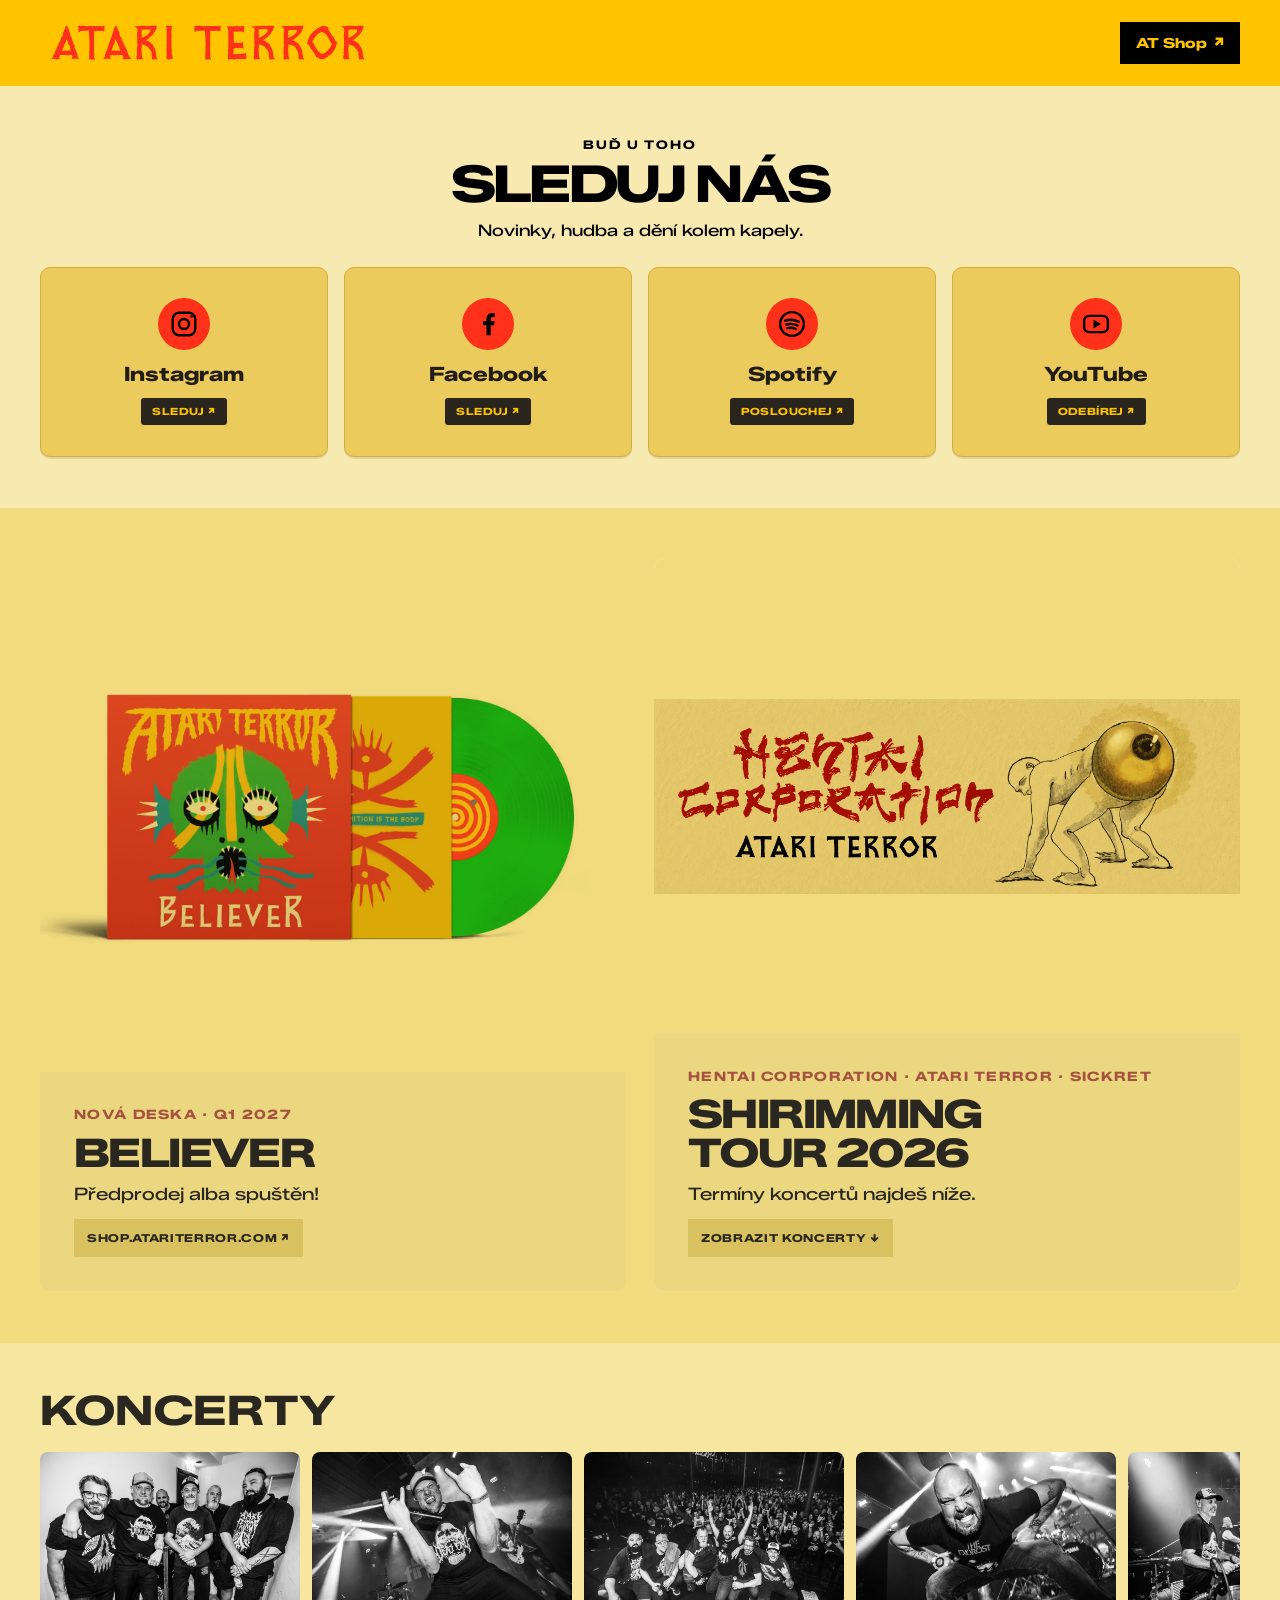
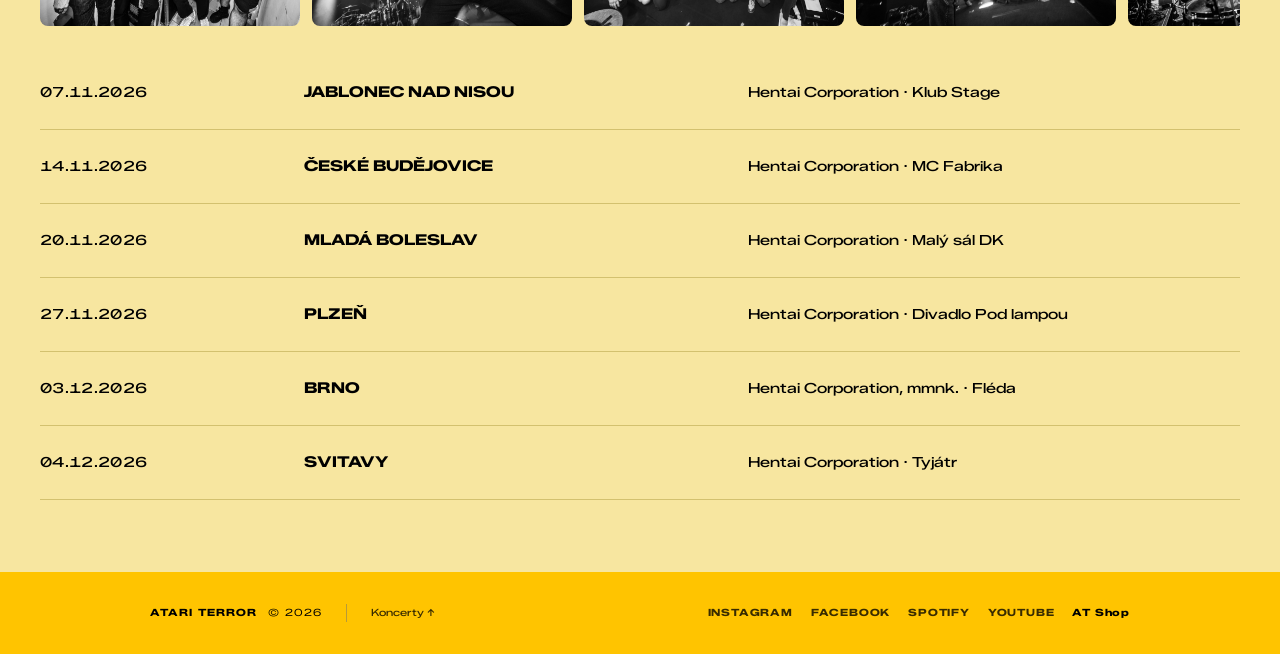
==== beta/index.html @ c8af9bfc "Add social-first beta website" ====
<!doctype html>
<html lang="cs">
<head>
  <meta charset="utf-8">
  <meta name="viewport" content="width=device-width, initial-scale=1">
  <meta name="theme-color" content="#FFC400">
  <title>Atari Terror — Sleduj nás</title>
  <meta name="description" content="Sleduj Atari Terror na Instagramu, Facebooku, Spotify a YouTube. Novinky, hudba a koncerty.">
  <meta property="og:title" content="Atari Terror — Sleduj nás">
  <meta property="og:description" content="Believer na LP. Nová deska se chystá. Podzimní koncerty Atari Terror.">
  <meta property="og:type" content="website">
  <link rel="icon" href="assets/images/atari-wordmark.png">
  <link rel="preconnect" href="https://fonts.googleapis.com">
  <link rel="preconnect" href="https://fonts.gstatic.com" crossorigin>
  <link href="https://fonts.googleapis.com/css2?family=Zalando+Sans+Expanded:wght@400;500;600;700;800;900&display=swap" rel="stylesheet">
  <link rel="stylesheet" href="styles.css?v=social-actions-bold-20261029">
</head>
<body>
  <main>
    <header class="topbar page-width" id="hero" aria-label="Hlavička Atari Terror">
      <h1 class="brand header-brand" id="hero-title"><img src="assets/images/at-logo-2.svg" alt="Atari Terror"></h1>
      <a class="header-shop" href="https://shop.atariterror.com" target="_blank" rel="noopener noreferrer" aria-label="AT Shop, otevře se v nové kartě"><span>AT Shop</span><span class="header-shop-arrow" aria-hidden="true">↗</span></a>
    </header>

    <section class="social-follow page-width" aria-labelledby="social-follow-title">
      <div class="social-follow-intro">
        <p class="social-eyebrow">BUĎ U TOHO</p>
        <h2 id="social-follow-title">SLEDUJ NÁS</h2>
        <p>Novinky, hudba a dění kolem kapely.</p>
      </div>
      <nav class="social-follow-links" aria-label="Sleduj Atari Terror na sociálních sítích">
        <a class="follow-card" href="https://www.instagram.com/atari_terror_oficialni/" target="_blank" rel="noopener noreferrer" aria-label="Sleduj Atari Terror na Instagramu, otevře se v nové kartě">
          <span class="follow-icon"><svg viewBox="0 0 24 24" aria-hidden="true"><rect x="3" y="3" width="18" height="18" rx="5"/><circle cx="12" cy="12" r="4"/><circle class="social-dot" cx="18" cy="6" r="1"/></svg></span>
          <span class="follow-name">Instagram</span><span class="follow-action">Sleduj ↗</span>
        </a>
        <a class="follow-card facebook-link" href="https://www.facebook.com/atariterror/" target="_blank" rel="noopener noreferrer" aria-label="Sleduj Atari Terror na Facebooku, otevře se v nové kartě">
          <span class="follow-icon"><svg viewBox="0 0 24 24" aria-hidden="true"><path d="M14.2 21v-8h2.7l.4-3.2h-3.1v-2c0-.9.3-1.5 1.6-1.5h1.7V3.4c-.3 0-1.3-.1-2.5-.1-2.5 0-4.2 1.5-4.2 4.3v2.2H8v3.2h2.8v8z"/></svg></span>
          <span class="follow-name">Facebook</span><span class="follow-action">Sleduj ↗</span>
        </a>
        <a class="follow-card spotify-link" href="https://open.spotify.com/artist/7tuvvz0x2oNyY8JTXRcqmp" target="_blank" rel="noopener noreferrer" aria-label="Poslouchej Atari Terror na Spotify, otevře se v nové kartě">
          <span class="follow-icon"><svg viewBox="0 0 24 24" aria-hidden="true"><circle cx="12" cy="12" r="9.5"/><path d="M6.5 9.3c3.7-1.1 7.7-.8 11 .9M7.4 12.4c3-.8 6.3-.5 9 .8M8.2 15.3c2.4-.6 4.8-.3 6.9.7"/></svg></span>
          <span class="follow-name">Spotify</span><span class="follow-action">Poslouchej ↗</span>
        </a>
        <a class="follow-card youtube-link" href="https://youtube.com/@atariterror?si=dNAEgjpK61GHGB8R" target="_blank" rel="noopener noreferrer" aria-label="Odebírej Atari Terror na YouTube, otevře se v nové kartě">
          <span class="follow-icon"><svg viewBox="0 0 24 24" aria-hidden="true"><rect x="2.5" y="5.5" width="19" height="13" rx="4"/><path class="youtube-play" d="M10 8.5v7l6-3.5z"/></svg></span>
          <span class="follow-name">YouTube</span><span class="follow-action">Odebírej ↗</span>
        </a>
      </nav>
    </section>

    <section class="promo-section" aria-label="Aktuality Atari Terror">
      <div class="promo-grid">
        <a class="promo-card promo-album" href="https://shop.atariterror.com" target="_blank" rel="noopener noreferrer" aria-label="Believer — předprodej alba v Atari Terror shopu, otevře se v nové kartě">
          <span class="promo-art-frame"><img src="assets/images/believer-lp.jpeg" alt="Obal alba Believer s barevným vinylem"></span>
          <span class="promo-copy">
            <span class="promo-kicker">NOVÁ DESKA · Q1 2027</span>
            <strong class="promo-title">BELIEVER</strong>
            <span class="promo-description">Předprodej alba spuštěn!</span>
            <span class="promo-cta">SHOP.ATARITERROR.COM ↗</span>
          </span>
        </a>

        <a class="promo-card promo-tour" href="#gigs" aria-label="Shirimming Tour 2026 — zobrazit termíny koncertů">
          <span class="promo-tour-art"><img src="hentai-corporation-carousel.png" alt="Ilustrace Shirimming Tour 2026 s Hentai Corporation a Atari Terror"></span>
          <span class="promo-copy">
            <span class="promo-kicker">HENTAI CORPORATION · ATARI TERROR · SICKRET</span>
            <strong class="promo-title">SHIRIMMING<br>TOUR 2026</strong>
            <span class="promo-description">Termíny koncertů najdeš níže.</span>
            <span class="promo-cta">ZOBRAZIT KONCERTY ↓</span>
          </span>
        </a>
      </div>
    </section>

    <dialog class="photo-lightbox" data-photo-lightbox aria-label="Fotografie Atari Terror">
      <div class="lightbox-toolbar">
        <button type="button" data-zoom-out aria-label="Zmenšit fotografii">−</button>
        <button type="button" data-zoom-in aria-label="Zvětšit fotografii">+</button>
        <button type="button" data-photo-close aria-label="Zavřít fotografii">×</button>
      </div>
      <div class="lightbox-image-wrap">
        <figure class="lightbox-photo-frame">
          <img data-photo-full alt="">
          <figcaption class="lightbox-photo-credit">Photo by Tomáš Třeštík</figcaption>
        </figure>
      </div>
    </dialog>

    <section class="gigs" id="gigs" aria-labelledby="gigs-title">
      <div class="gigs-inner">
        <div class="gigs-heading">
          <h2 id="gigs-title">KONCERTY</h2>
        </div>

        <section class="band-gallery" aria-label="Fotografie Atari Terror">
          <div class="band-gallery-viewport">
            <div class="band-gallery-track">
              <button class="band-photo" type="button" data-photo-open aria-label="Zvětšit fotografii Atari Terror"><img src="assets/band/band.jpg" alt="Atari Terror — kapelní fotografie"></button>
              <button class="band-photo" type="button" data-photo-open aria-label="Zvětšit fotografii Broni"><img src="assets/band/brona.jpg" alt="Brona — portrét"></button>
              <button class="band-photo" type="button" data-photo-open aria-label="Zvětšit fotografii kapely"><img src="assets/band/band2.jpg" alt="Atari Terror — kapelní fotografie"></button>
              <button class="band-photo" type="button" data-photo-open aria-label="Zvětšit fotografii Kurze"><img src="assets/band/kurz.jpg" alt="Kurz — portrét"></button>
              <button class="band-photo" type="button" data-photo-open aria-label="Zvětšit fotografii Nuneze"><img src="assets/band/Nunez.jpg" alt="Nunez — portrét"></button>
              <button class="band-photo" type="button" data-photo-open aria-label="Zvětšit fotografii Ps"><img src="assets/band/ps.jpg" alt="Ps — portrét"></button>
              <button class="band-photo" type="button" data-photo-open aria-label="Zvětšit fotografii Sk"><img src="assets/band/sk.jpg" alt="Sk — portrét"></button>
              <span class="band-photo" aria-hidden="true"><img src="assets/band/band.jpg" alt=""></span>
              <span class="band-photo" aria-hidden="true"><img src="assets/band/brona.jpg" alt=""></span>
              <span class="band-photo" aria-hidden="true"><img src="assets/band/band2.jpg" alt=""></span>
              <span class="band-photo" aria-hidden="true"><img src="assets/band/kurz.jpg" alt=""></span>
              <span class="band-photo" aria-hidden="true"><img src="assets/band/Nunez.jpg" alt=""></span>
              <span class="band-photo" aria-hidden="true"><img src="assets/band/ps.jpg" alt=""></span>
              <span class="band-photo" aria-hidden="true"><img src="assets/band/sk.jpg" alt=""></span>
            </div>
          </div>
        </section>

        <div class="gig-list" role="list" aria-label="Koncerty Atari Terror">
          <article class="gig" role="listitem"><time datetime="2026-11-07">07.11.2026</time><strong>Jablonec nad Nisou</strong><span>Hentai Corporation · Klub Stage</span><span class="gig-arrow" aria-hidden="true">↗</span></article>
          <article class="gig" role="listitem"><time datetime="2026-11-14">14.11.2026</time><strong>České Budějovice</strong><span>Hentai Corporation · MC Fabrika</span><span class="gig-arrow" aria-hidden="true">↗</span></article>
          <article class="gig" role="listitem"><time datetime="2026-11-20">20.11.2026</time><strong>Mladá Boleslav</strong><span>Hentai Corporation · Malý sál DK</span><span class="gig-arrow" aria-hidden="true">↗</span></article>
          <article class="gig" role="listitem"><time datetime="2026-11-27">27.11.2026</time><strong>Plzeň</strong><span>Hentai Corporation · Divadlo Pod lampou</span><span class="gig-arrow" aria-hidden="true">↗</span></article>
          <article class="gig" role="listitem"><time datetime="2026-12-03">03.12.2026</time><strong>Brno</strong><span>Hentai Corporation, mmnk. · Fléda</span><span class="gig-arrow" aria-hidden="true">↗</span></article>
          <article class="gig" role="listitem"><time datetime="2026-12-04">04.12.2026</time><strong>Svitavy</strong><span>Hentai Corporation · Tyjátr</span><span class="gig-arrow" aria-hidden="true">↗</span></article>
        </div>
      </div>
    </section>

    <footer class="site-footer">
      <a href="#hero" class="footer-brand">ATARI TERROR <span>© 2026</span></a>
      <span class="footer-line" aria-hidden="true"></span>
      <a href="#gigs">Koncerty <span aria-hidden="true">↑</span></a>
      <div class="footer-socials"><a href="https://www.instagram.com/atari_terror_oficialni/" target="_blank" rel="noopener noreferrer">Instagram</a><a href="https://www.facebook.com/atariterror/" target="_blank" rel="noopener noreferrer">Facebook</a><a href="https://open.spotify.com/artist/7tuvvz0x2oNyY8JTXRcqmp" target="_blank" rel="noopener noreferrer">Spotify</a><a href="https://youtube.com/@atariterror?si=dNAEgjpK61GHGB8R" target="_blank" rel="noopener noreferrer">YouTube</a><a class="footer-shop-link" href="https://shop.atariterror.com" target="_blank" rel="noopener noreferrer">AT Shop</a></div>
    </footer>
  </main>
  <script src="gallery.js?v=gallery-20261029" defer></script>
  <!-- Cloudflare Web Analytics -->
  <script type="module" src="https://static.cloudflareinsights.com/beacon.min.js" data-cf-beacon='{"token": "0fa20d6bd1d849b080b5f285471af608"}'></script>
  <!-- End Cloudflare Web Analytics -->
</body>
</html>
---- beta/styles.css ----
:root {
  --gold: #FFC400;
  --ink: #000000;
  --red: #FF311A;
  --green: #22bd37;
  --blue: #123d79;
  --muted: rgba(0, 0, 0, .68);
  --visual-gap: 90px;
  --artwork-blank-edge: clamp(32px, calc(4.25vw - 5px), 58px);
  --page-width: 1380px;
  --gutter: clamp(24px, 5.3vw, 104px);
  --section-space: clamp(48px, 3vw, 64px);
}

* { box-sizing: border-box; }
html { scroll-behavior: smooth; }
body {
  margin: 0;
  background: var(--gold);
  color: var(--ink);
  font-family: "Zalando Sans Expanded", sans-serif;
  font-weight: 500;
  -webkit-font-smoothing: antialiased;
}
a { color: inherit; }
a:hover { color: var(--red); }
h1, h2, h3 { font-weight: 700; }
.page-width { width: min(var(--page-width), calc(100% - var(--gutter) * 2)); margin-inline: auto; }

.hero {
  min-height: 0;
  position: relative;
  overflow: hidden;
  display: flex;
  flex-direction: column;
  background: var(--gold);
}
.topbar {
  width: min(1200px, calc(100% - 48px));
  min-height: 64px;
  display: flex;
  align-items: center;
  justify-content: center;
  position: relative;
  z-index: 2;
}
.top-nav { display: flex; justify-content: center; align-items: center; gap: clamp(26px, 4vw, 54px); }
.social-link { width: 38px; height: 38px; display: grid; place-items: center; text-decoration: none; }
.social-link svg { width: 30px; height: 30px; fill: none; stroke: currentColor; stroke-width: 1.9; stroke-linecap: round; stroke-linejoin: round; }
.social-link .social-dot { fill: currentColor; stroke: none; }
.facebook-link svg { fill: currentColor; stroke: none; }
.spotify-link svg { width: 32px; height: 32px; stroke-width: 1.8; }
.youtube-link .youtube-play { fill: currentColor; stroke: none; }
.header-shop { position: absolute; top: 50%; right: 0; transform: translateY(-50%); color: var(--ink); font-size: 14px; font-weight: 800; text-decoration: none; white-space: nowrap; }
.header-shop:hover { color: var(--ink); }
.hero-inner { display: flex; flex-direction: column; align-items: center; padding: clamp(24px, 3vw, 44px) 20px clamp(42px, 5vw, 68px); text-align: center; }
.brand {
  margin: 0;
  width: min(100%, 1000px);
  line-height: 0;
}
.brand img { display: block; width: 100%; height: auto; }

.carousel-section { padding: 0 24px clamp(42px, 5vw, 74px); }
.carousel { width: min(1200px, 100%); margin-inline: auto; }
.carousel, .carousel-viewport, .carousel-track, .carousel-slide { border: 0 !important; outline: 0 !important; box-shadow: none !important; filter: none !important; }
.carousel-viewport { height: min(33.333vw, 400px); overflow: hidden; border-radius: 18px; background: transparent; }
.carousel-track { display: flex; align-items: stretch; height: 100%; transition: transform 650ms cubic-bezier(.2,.7,.2,1); will-change: transform; }
.carousel-slide { position: relative; display: grid; flex: 0 0 100%; height: 100%; min-height: 0; overflow: hidden; }
.hentai-slide { display: block; background: #f4efe4; color: #000; text-decoration: none; }
.hentai-art { display: block; width: 100%; height: 100%; object-fit: contain; object-position: center top; }
.hentai-slide-copy { position: absolute; top: clamp(6px, 1.5vw, 12px); left: 0; width: 63%; color: var(--red); text-align: center; pointer-events: none; }
.hentai-slide-copy h2 { margin: 0 0 3px; font-size: clamp(13px, 1.5vw, 20px); font-weight: 700; line-height: 1.1; }
.hentai-slide-copy p { margin: 0; font-size: clamp(9px, 1.05vw, 14px); font-weight: 500; line-height: 1.2; }
.slide-copy { position: relative; z-index: 1; align-self: center; padding: clamp(25px, 3.8vw, 58px); }
.event-date { margin: 0 0 clamp(13px, 1.8vw, 25px); font-size: clamp(20px, 2.16vw, 32px); font-weight: 500; letter-spacing: .015em; }
.event-copy h2 { margin: 0; font-size: clamp(27px, 3.51vw, 52px); font-weight: 700; letter-spacing: -.035em; line-height: 1.08; }
.event-copy h2 span { display: block; }
.act-headliner { font-size: 1em; }
.act-support { font-size: .94em; }
.act-secondary { font-size: .88em; }
.event-venue { margin: clamp(16px, 2.5vw, 34px) 0 0; font-size: clamp(15px, 1.98vw, 29px); font-weight: 500; line-height: 1.2; }
.clawfinger-art {
  position: absolute;
  inset: 0 0 0 auto;
  width: 57%;
  overflow: hidden;
  background-image: linear-gradient(90deg, #05070b 0%, #05070b 29%, rgba(5,7,11,.72) 33%, transparent 39%), url("assets/images/clawfinger-before-we-all-die.png");
  background-repeat: no-repeat;
  background-position: right center;
  background-size: 100% 100%, auto 100%;
}
.clawfinger-art::after { content: ""; position: absolute; right: 8px; bottom: 8px; width: 76px; height: 34px; background: #05070b; }
.album-slide { grid-template-columns: 1.05fr .95fr; align-items: center; background: var(--gold); color: var(--ink); }
.album-art { display: grid; place-items: center; width: 100%; height: 100%; min-height: 0; margin: 0; overflow: hidden; }
.album-art img { display: block; width: 100%; height: 100%; max-height: 370px; object-fit: contain; mix-blend-mode: multiply; }
.album-copy { padding-left: clamp(8px, 3vw, 44px); }
.stripe-kicker { margin: 0 0 18px; text-transform: uppercase; font-size: 12px; font-weight: 800; letter-spacing: .16em; }
.album-copy h2 { max-width: 680px; margin: 0; font-size: clamp(27px, 3.15vw, 45px); font-weight: 800; letter-spacing: -.055em; line-height: .98; }
.album-copy > p:last-child { margin: 18px 0 0; font-size: clamp(18px, 2.25vw, 32px); letter-spacing: -.04em; line-height: 1.1; }
.shop-slide { display: block; background: var(--gold); color: var(--ink); text-decoration: none; }
.shop-art { position: absolute; inset: 0; display: block; width: 100%; height: 100%; object-fit: cover; object-position: center; }
.shop-panel { position: absolute; inset: 0 0 0 52%; background: var(--gold); }
.shop-copy { position: absolute; inset: 0 0 0 52%; display: flex; align-items: center; justify-content: space-between; gap: 16px; padding: clamp(16px, 2.4vw, 32px); color: var(--ink); }
.shop-copy-main { min-width: 0; }
.shop-kicker { margin: 0 0 7px; font-size: clamp(10px, 1.1vw, 14px); font-weight: 800; letter-spacing: .12em; }
.shop-copy-main h2 { margin: 0; color: var(--red); font-size: clamp(28px, 3.6vw, 48px); font-weight: 800; letter-spacing: -.045em; line-height: .98; }
.shop-copy-main > p:not(.shop-kicker) { margin: 8px 0 0; font-size: clamp(12px, 1.35vw, 18px); line-height: 1.15; }
.shop-cta { display: inline-block; margin-top: 12px; padding: 8px 11px; background: var(--ink); color: var(--gold); font-size: clamp(8px, .95vw, 12px); font-weight: 800; letter-spacing: .06em; }
.shop-slide:hover .shop-cta { background: var(--red); color: var(--ink); }
.shop-badge { display: flex; flex: 0 0 auto; width: clamp(82px, 10vw, 128px); aspect-ratio: 1; flex-direction: column; align-items: center; justify-content: center; margin: 0; border-radius: 50%; background: var(--red); color: #fff; text-align: center; line-height: 1.05; }
.shop-badge span { font-size: clamp(8px, .95vw, 12px); font-weight: 700; text-transform: uppercase; }
.shop-badge strong { margin: 4px 0; color: var(--gold); font-size: clamp(10px, 1.3vw, 16px); font-weight: 900; text-transform: uppercase; }
.carousel-controls { display: flex; align-items: center; justify-content: flex-end; gap: 12px; min-height: 48px; padding-top: 12px; }
.carousel-controls button { color: var(--ink); background: transparent; border: 0; font: inherit; cursor: pointer; }
.carousel-controls button:hover { color: var(--red); }
.carousel-controls button:focus-visible { outline: 2px solid var(--ink); outline-offset: 3px; }
.carousel-arrow, .carousel-toggle { display: grid; place-items: center; width: 34px; height: 30px; padding: 0; font-size: 20px !important; line-height: 1; }
.carousel-toggle { font-size: 15px !important; }
.carousel-pagination { display: flex; align-items: center; gap: 8px; }
.carousel-dot { width: 8px; height: 8px; padding: 0; border-radius: 50%; background: rgba(0,0,0,.38) !important; }
.carousel-dot.is-active { width: 20px; border-radius: 8px; background: var(--red) !important; }

.band-gallery {
  width: min(1200px, calc(100% - 48px));
  margin: 0 auto clamp(34px, 4vw, 54px);
  overflow: hidden;
}
.band-gallery-viewport { overflow: hidden; }
.band-gallery-track {
  display: flex;
  width: max-content;
  gap: 14px;
  animation: band-photo-drift 42s linear infinite;
  will-change: transform;
}
.band-gallery:hover .band-gallery-track,
.band-gallery:focus-within .band-gallery-track { animation-play-state: paused; }
.band-photo {
  display: block;
  flex: 0 0 auto;
  width: clamp(190px, 21vw, 260px);
  height: clamp(126px, 14.7vw, 174px);
  margin: 0;
  padding: 0;
  overflow: hidden;
  border: 0;
  border-radius: 7px;
  background: transparent;
  color: inherit;
}
button.band-photo { cursor: zoom-in; }
.band-photo img { display: block; width: 100%; height: 100%; object-fit: cover; transition: transform 220ms ease; }
button.band-photo:hover img { transform: scale(1.04); }
.band-photo:focus-visible { outline: 2px solid var(--ink); outline-offset: 3px; }
@keyframes band-photo-drift { to { transform: translateX(-50%); } }
.photo-lightbox {
  width: min(96vw, 1440px);
  max-width: none;
  max-height: 96vh;
  padding: 12px;
  overflow: hidden;
  border: 0;
  border-radius: 8px;
  background: #000;
  color: #fff;
}
.photo-lightbox::backdrop { background: rgba(0, 0, 0, .9); }
.lightbox-toolbar { position: relative; z-index: 1; display: flex; justify-content: flex-end; gap: 8px; padding-bottom: 8px; }
.lightbox-toolbar button {
  width: 42px;
  height: 42px;
  padding: 0;
  border: 1px solid rgba(255,255,255,.55);
  border-radius: 50%;
  background: transparent;
  color: #fff;
  font: 500 28px/1 "Zalando Sans Expanded", sans-serif;
  cursor: pointer;
}
.lightbox-toolbar button:last-child { margin-left: 8px; font-size: 30px; }
.lightbox-toolbar button:hover { background: var(--red); border-color: var(--red); }
.lightbox-image-wrap { display: grid; max-height: calc(96vh - 78px); place-items: center; overflow: auto; }
.lightbox-photo-frame { position: relative; justify-self: center; align-self: center; width: max-content; max-width: 100%; margin: 0; }
.lightbox-image-wrap img { display: block; max-width: 100%; max-height: calc(96vh - 78px); object-fit: contain; transform: scale(1); transition: transform 180ms ease; transform-origin: center; }
.lightbox-photo-credit { position: absolute; left: 12px; bottom: 12px; z-index: 1; padding: 4px 7px; background: rgba(0,0,0,.56); color: #fff; font-size: 12px; font-weight: 500; line-height: 1.2; letter-spacing: .01em; pointer-events: none; }

.gigs { padding: 0 24px 110px; background: var(--gold); }
.gigs-inner { width: min(1200px, 100%); margin-inline: auto; }
.gigs-heading { margin: 0 0 46px; }
.gigs h2 { margin: 0; font-size: clamp(32px, 3.2vw, 44px); font-weight: 800; letter-spacing: .015em; line-height: 1; }
.gig-list { border-top: 0; }
.gig { min-height: 74px; display: grid; grid-template-columns: 22% 37% 37% 4%; align-items: center; border-bottom: 1px solid rgba(0,0,0,.38); }
.gig time { font-variant-numeric: tabular-nums; font-size: 14px; letter-spacing: .025em; }
.gig strong { font-size: 15px; font-weight: 800; text-transform: uppercase; }
.gig > span:not(.gig-arrow) { font-size: 14px; }
.gig-arrow { justify-self: end; color: var(--red); font-size: 16px; opacity: 0; transform: translate(-4px, 4px); transition: opacity .18s ease, transform .18s ease; }
.gig:hover .gig-arrow { opacity: 1; transform: translate(0, 0); }
.site-footer { width: min(980px, calc(100% - var(--gutter) * 2)); min-height: 70px; margin-inline: auto; border-top: 1px solid rgba(0,0,0,.42); display: flex; align-items: center; gap: 24px; color: rgba(0,0,0,.78); font-size: 10px; }
.site-footer a { text-decoration: none; }
.site-footer a:hover { color: var(--red); }
.footer-brand { color: var(--ink); font-size: 10px; font-weight: 800; letter-spacing: .11em; white-space: nowrap; }
.footer-brand span { margin-left: 7px; font-weight: 400; }
.footer-line { width: 1px; height: 18px; background: rgba(0,0,0,.35); }
.footer-socials { margin-left: auto; display: flex; gap: 18px; text-transform: uppercase; font-weight: 800; letter-spacing: .08em; }
.footer-socials .footer-shop-link { color: var(--ink); text-transform: none; }

@media (max-width: 850px) {
  :root {
    --gutter: 28px;
    --section-space: 40px;
    --artwork-blank-edge: clamp(20px, calc(4.6vw - 4px), 35px);
  }
  .topbar { width: min(1200px, calc(100% - var(--gutter) - var(--gutter))); min-height: 82px; }
  .hero-inner { padding: var(--section-space) 18px clamp(28px, 5vw, 46px); }
  .carousel-section { padding-inline: var(--gutter); }
  .carousel-viewport { height: calc(33.333vw - 18.667px); }
  .carousel-slide { min-height: 0; }
  .hentai-slide, .shop-slide { height: 100%; }
  .shop-copy { gap: 10px; padding: 12px; }
  .shop-badge { width: clamp(64px, 12vw, 90px); }
  .gigs { padding: 0 var(--gutter) 110px; }
}
@media (max-width: 560px) {
  :root {
    --gutter: 20px;
    --section-space: 28px;
    --artwork-blank-edge: clamp(28px, calc(12.05vw - 4.82px), 49px);
  }
  .topbar { min-height: 72px; }
  .top-nav { gap: 20px; }
  .social-link, .social-link svg { width: 29px; height: 29px; }
  .spotify-link svg { width: 31px; height: 31px; }
  .hero-inner { padding: var(--section-space) 14px 28px; }
  .carousel-section { padding: 0 var(--gutter) 34px; }
  .carousel-viewport { height: calc(33.333vw - 13.333px); }
  .carousel-slide { min-height: 0; }
  .carousel-viewport { border: 0; outline: 0; box-shadow: none; border-radius: 14px; }
  .carousel-track, .carousel-slide { border: 0; outline: 0; box-shadow: none; }
  .hentai-slide-copy { top: 1px; width: 63%; }
  .hentai-slide-copy h2 { margin-bottom: 1px; font-size: 7.5px; line-height: 1.05; }
  .hentai-slide-copy p { font-size: 5.5px; line-height: 1.1; }
  .shop-copy { gap: 5px; padding: 6px; }
  .shop-kicker { margin-bottom: 3px; font-size: 6px; letter-spacing: .04em; }
  .shop-copy-main h2 { font-size: clamp(13px, 4vw, 16px); }
  .shop-copy-main > p:not(.shop-kicker) { margin-top: 3px; font-size: 7px; }
  .shop-cta { margin-top: 4px; padding: 4px 5px; font-size: 5.5px; letter-spacing: 0; }
  .shop-badge { width: 48px; }
  .shop-badge span { font-size: 5.5px; }
  .shop-badge strong { margin: 2px 0; font-size: 7px; }
  .album-slide { grid-template-columns: 1fr; grid-template-rows: 171px auto; }
  .slide-copy { grid-row: 2; padding: 22px 20px 26px; }
  .slide-copy { padding: 20px 20px 24px; }
  .event-date { margin-bottom: 11px; font-size: 18px; }
  .event-copy h2 { font-size: clamp(25px, 7.2vw, 34px); }
  .event-venue { margin-top: 14px; font-size: 15px; }
  .album-slide { grid-template-rows: min(50.4vw, 216px) auto; }
  .album-art { grid-row: 1; height: min(50.4vw, 216px); }
  .album-art img { max-height: 100%; }
  .album-copy { padding: 4px 20px 24px; }
  .stripe-kicker { margin-bottom: 12px; font-size: 10px; }
  .album-copy h2 { font-size: clamp(23px, 6.3vw, 31px); }
  .album-copy > p:last-child { margin-top: 9px; font-size: clamp(16px, 4.5vw, 22px); }
  .carousel-controls { justify-content: center; min-height: 30px; padding-top: 4px; }
  .carousel-section { padding-bottom: 12px; }
  .band-gallery { width: calc(100% - var(--gutter) * 2); margin-bottom: 24px; }
  .band-gallery-track { gap: 10px; animation-duration: 32s; }
  .band-photo { width: 190px; height: 126px; border-radius: 6px; }
  .photo-lightbox[open] {
    position: fixed;
    inset: 0;
    display: grid;
    grid-template-rows: 50px minmax(0, 1fr);
    box-sizing: border-box;
    width: 100vw;
    height: 100vh;
    height: 100dvh;
    max-width: none;
    max-height: none;
    margin: 0;
    padding: calc(env(safe-area-inset-top, 0px) + 8px) calc(env(safe-area-inset-right, 0px) + 8px) calc(env(safe-area-inset-bottom, 0px) + 8px) calc(env(safe-area-inset-left, 0px) + 8px);
    overflow: hidden;
    border-radius: 0;
  }
  .lightbox-toolbar { min-height: 0; padding-bottom: 8px; }
  .lightbox-image-wrap {
    width: 100%;
    min-width: 0;
    min-height: 0;
    max-height: none;
    overflow: auto;
    overscroll-behavior: contain;
  }
  .lightbox-photo-frame {
    max-width: 100%;
    max-height: calc(100dvh - 66px - env(safe-area-inset-top, 0px) - env(safe-area-inset-bottom, 0px));
  }
  .lightbox-image-wrap img {
    max-width: calc(100vw - 16px - env(safe-area-inset-left, 0px) - env(safe-area-inset-right, 0px));
    max-height: calc(100dvh - 66px - env(safe-area-inset-top, 0px) - env(safe-area-inset-bottom, 0px));
  }
  .lightbox-photo-credit { left: 8px; bottom: 8px; font-size: 10px; }
  .gigs { padding: 5px var(--gutter) 60px; }
  .gigs-inner { width: 100%; }
  .gigs-heading { margin-bottom: 20px; }
  .gigs h2 { font-size: 30px; }
  .gig { min-height: 68px; grid-template-columns: 1fr; grid-template-rows: auto auto auto; gap: 5px 12px; padding-block: 10px; }
  .gig time { grid-column: 1; grid-row: 1; font-size: 11px; }
  .gig strong { grid-column: 1; grid-row: 2; font-size: 12px; }
  .gig > span:not(.gig-arrow) { grid-column: 1; grid-row: 3; font-size: 11px; }
  .gig-arrow { display: none; }
  .site-footer { min-height: 68px; gap: 11px; font-size: 8px; }
  .footer-brand { font-size: 8px; }
  .footer-brand span { margin-left: 4px; }
  .footer-line { height: 20px; }
  .site-footer { flex-wrap: wrap; justify-content: space-between; padding-block: 12px; row-gap: 10px; }
  .footer-socials { width: 100%; margin-left: 0; justify-content: space-between; flex-wrap: wrap; gap: 9px; letter-spacing: .035em; }
  .header-shop { font-size: 11px; }
}

@media (prefers-reduced-motion: reduce) {
  .band-gallery-track { animation: none; }
  .band-photo img, .lightbox-image-wrap img { transition: none; }
}


/* Lokální úprava hlavičky: logo a výzva vlevo, sociální odkazy po ruce */
.topbar {
  width: min(1200px, calc(100% - 48px));
  min-height: 42px;
  justify-content: flex-end;
  margin: 0 auto 4px;
}
.header-shop { position: static; transform: none; }
.social-follow {
  display: grid;
  grid-template-columns: minmax(390px, 1.05fr) minmax(0, 1.95fr);
  align-items: center;
  gap: clamp(18px, 2.6vw, 36px);
  margin: 0 auto clamp(24px, 3vw, 40px);
  padding: clamp(18px, 2.4vw, 30px);
  border-radius: 16px;
  background: var(--ink);
  color: var(--gold);
}
.social-follow-identity { display: grid; grid-template-columns: minmax(150px, .95fr) minmax(150px, 1fr); align-items: center; gap: clamp(12px, 1.5vw, 20px); }
.social-follow-identity .brand { width: min(100%, 230px); }
.social-follow-intro { max-width: 280px; }
.social-eyebrow { margin: 0 0 8px; color: var(--red); font-size: 10px; font-weight: 800; letter-spacing: .16em; }
.social-follow-intro h2 { margin: 0; color: var(--gold); font-size: clamp(25px, 2.6vw, 36px); font-weight: 900; letter-spacing: -.06em; line-height: .96; }
.social-follow-intro > p:last-child { max-width: 250px; margin: 10px 0 0; color: rgba(255,196,0,.82); font-size: clamp(10px, .9vw, 13px); line-height: 1.4; }
.social-follow-links { display: grid; grid-template-columns: repeat(4, minmax(0, 1fr)); gap: 9px; }
.follow-card {
  min-height: 122px;
  display: flex;
  flex-direction: column;
  align-items: flex-start;
  justify-content: space-between;
  gap: 10px;
  padding: 14px 12px 12px;
  border: 1px solid rgba(255,196,0,.35);
  border-radius: 11px;
  background: #111;
  color: var(--gold);
  text-decoration: none;
  transition: transform 170ms ease, border-color 170ms ease, background 170ms ease, color 170ms ease;
}
.follow-card:hover { transform: translateY(-3px); border-color: var(--red); background: var(--red); color: var(--ink); }
.follow-card:focus-visible { outline: 3px solid var(--gold); outline-offset: 3px; }
.follow-icon { width: 38px; height: 38px; display: grid; place-items: center; border-radius: 50%; background: var(--red); color: var(--ink); }
.follow-icon svg { width: 22px; height: 22px; fill: none; stroke: currentColor; stroke-width: 1.9; stroke-linecap: round; stroke-linejoin: round; }
.follow-card.facebook-link .follow-icon svg { fill: currentColor; stroke: none; }
.follow-card .social-dot { fill: currentColor; stroke: none; }
.follow-card .youtube-play { fill: currentColor; stroke: none; }
.follow-name { font-size: clamp(11px, .95vw, 14px); font-weight: 800; }
.follow-action { font-size: 9px; font-weight: 700; letter-spacing: .025em; }
@media (max-width: 1000px) {
  .social-follow { grid-template-columns: 1fr; gap: 16px; padding: 22px; }
  .social-follow-identity { grid-template-columns: minmax(140px, .8fr) minmax(180px, 1fr); }
  .social-follow-identity .brand { width: min(100%, 210px); }
  .social-follow-links { grid-template-columns: repeat(4, minmax(0, 1fr)); }
  .follow-card { min-height: 104px; }
}
@media (max-width: 560px) {
  .topbar { width: calc(100% - var(--gutter) * 2); min-height: 38px; margin-bottom: 2px; }
  .header-shop { width: auto; min-height: 34px; margin: 0; padding-inline: 12px; font-size: 11px; }
  .social-follow { gap: 13px; margin-bottom: 22px; padding: 17px 15px 15px; border-radius: 13px; }
  .social-follow-identity { grid-template-columns: minmax(105px, .8fr) minmax(0, 1.2fr); gap: 10px; }
  .social-follow-identity .brand { width: 100%; }
  .social-eyebrow { margin-bottom: 6px; font-size: 8px; }
  .social-follow-intro h2 { font-size: clamp(19px, 6vw, 25px); }
  .social-follow-intro > p:last-child { margin-top: 6px; font-size: 9px; }
  .social-follow-links { grid-template-columns: repeat(2, minmax(0, 1fr)); gap: 7px; }
  .follow-card { min-height: 86px; gap: 5px; padding: 9px 10px; }
  .follow-icon { width: 31px; height: 31px; }
  .follow-icon svg { width: 19px; height: 19px; }
  .follow-name { font-size: 11px; }
  .follow-action { font-size: 8px; }
}
@media (prefers-reduced-motion: reduce) {
  .follow-card { transition: none; }
  .follow-card:hover { transform: none; }
}


/* Návrh 2: logo a shop v řádku, výzva a černá tlačítka vycentrované */
.topbar {
  width: min(1200px, calc(100% - 48px));
  min-height: 76px;
  display: flex;
  align-items: center;
  justify-content: space-between;
  margin: 0 auto 30px;
  padding: 8px 0;
}
.header-brand { flex: 0 1 auto; width: clamp(190px, 27vw, 340px); margin: 0; line-height: 0; }
.header-brand img { display: block; width: 100%; height: auto; }
.header-shop { position: static; transform: none; min-height: 42px; padding: 0 17px; }
.social-follow {
  width: min(1200px, calc(100% - var(--gutter) * 2));
  display: flex;
  flex-direction: column;
  align-items: center;
  gap: 24px;
  margin: 0 auto clamp(34px, 4vw, 52px);
  padding: 0;
  border-radius: 0;
  background: transparent;
  color: var(--ink);
  text-align: center;
}
.social-follow-intro { max-width: 760px; text-align: center; }
.social-eyebrow { margin: 0 0 7px; color: var(--ink); font-size: 12px; font-weight: 800; letter-spacing: .16em; }
.social-follow-intro h2 { margin: 0; color: var(--ink); font-size: clamp(34px, 4vw, 52px); font-weight: 900; letter-spacing: -.055em; line-height: .98; }
.social-follow-intro > p:last-child { max-width: 680px; margin: 10px 0 0; color: var(--ink); font-size: clamp(13px, 1.25vw, 17px); line-height: 1.45; }
.social-follow-links { width: 100%; display: grid; grid-template-columns: repeat(4, minmax(0, 1fr)); gap: clamp(10px, 1.3vw, 16px); }
.follow-card {
  min-height: clamp(142px, 15vw, 190px);
  align-items: center;
  justify-content: center;
  gap: 12px;
  padding: 18px;
  border: 1px solid var(--ink);
  border-radius: 10px;
  background: var(--ink);
  color: var(--gold);
  text-align: center;
}
.follow-card:hover { transform: translateY(-4px); border-color: var(--red); background: var(--red); color: var(--ink); }
.follow-icon { width: 52px; height: 52px; background: var(--red); color: var(--ink); }
.follow-icon svg { width: 30px; height: 30px; }
.follow-name { font-size: clamp(15px, 1.55vw, 20px); font-weight: 800; }
.follow-action { font-size: 11px; font-weight: 700; letter-spacing: .04em; }
@media (max-width: 850px) {
  .topbar { width: calc(100% - var(--gutter) * 2); min-height: 66px; margin-bottom: 24px; }
  .header-brand { width: clamp(175px, 42vw, 260px); }
  .social-follow { gap: 20px; margin-bottom: 32px; }
  .social-follow-links { grid-template-columns: repeat(4, minmax(0, 1fr)); }
  .follow-card { min-height: 124px; }
}
@media (max-width: 560px) {
  .topbar { min-height: 58px; margin-bottom: 21px; padding-block: 6px; }
  .header-brand { width: min(52vw, 190px); }
  .header-shop { min-height: 38px; padding-inline: 13px; font-size: 11px; }
  .social-follow { gap: 16px; margin-bottom: 27px; }
  .social-eyebrow { margin-bottom: 5px; font-size: 10px; }
  .social-follow-intro h2 { font-size: 34px; }
  .social-follow-intro > p:last-child { margin-top: 7px; font-size: 12px; }
  .social-follow-links { grid-template-columns: repeat(2, minmax(0, 1fr)); gap: 8px; }
  .follow-card { min-height: 116px; gap: 8px; padding: 12px 8px; border-radius: 9px; }
  .follow-icon { width: 42px; height: 42px; }
  .follow-icon svg { width: 25px; height: 25px; }
  .follow-name { font-size: 14px; }
  .follow-action { font-size: 10px; }
}


/* AT Shop v hlavičce má stejný výrazný kontrast jako shop CTA v carouselu */
.header-shop { display: flex; align-items: center; justify-content: center; gap: 7px; min-height: 42px; padding: 0 16px; background: var(--ink); color: var(--gold); border: 0; border-radius: 0; text-align: center; }
.header-shop-arrow { display: inline-block; line-height: 1; font-size: 1.05em; }
.header-shop:hover { background: var(--red); color: var(--ink); }

/* Statické, svislé promo karty nahrazují rotující carousel. */
.promo-section { padding: 0 24px clamp(42px, 5vw, 74px); }
.promo-grid { display: grid; grid-template-columns: repeat(2, minmax(0, 1fr)); gap: clamp(16px, 2.2vw, 28px); width: min(1200px, 100%); margin-inline: auto; }
.promo-card { display: flex; flex-direction: column; aspect-ratio: 4 / 5; min-width: 0; overflow: hidden; color: var(--ink); text-decoration: none; transition: transform 180ms ease; }
.promo-card:hover { transform: translateY(-3px); }
.promo-card:focus-visible { outline: 3px solid var(--red); outline-offset: 4px; }
.promo-art-frame { display: grid; flex: 1 1 auto; min-height: 0; place-items: center; overflow: hidden; background: #fff; }
.promo-art-frame img { display: block; width: 100%; height: 100%; object-fit: contain; }
.promo-copy { display: flex; flex: 0 0 auto; flex-direction: column; align-items: flex-start; gap: 10px; padding: clamp(20px, 2.7vw, 34px); background: var(--ink); color: var(--gold); }
.promo-kicker { color: var(--red); font-size: clamp(10px, 1.05vw, 13px); font-weight: 800; letter-spacing: .1em; line-height: 1.35; }
.promo-title { color: var(--gold); font-size: clamp(27px, 3.1vw, 42px); font-weight: 900; letter-spacing: -.04em; line-height: .98; }
.promo-description { font-size: clamp(13px, 1.35vw, 18px); font-weight: 500; line-height: 1.25; }
.promo-cta { display: inline-flex; align-items: center; justify-content: center; min-height: 38px; margin-top: 5px; padding: 0 13px; background: var(--gold); color: var(--ink); font-size: 11px; font-weight: 800; letter-spacing: .06em; }
.promo-card:hover .promo-cta { background: var(--red); }
.promo-tour { background: #f4efe4; }
.promo-tour-art { display: grid; flex: 1 1 auto; min-height: 0; place-items: center; overflow: hidden; background: #f4efe4; }
.promo-tour-art img { display: block; width: 100%; height: auto; max-height: 100%; object-fit: contain; }
@media (max-width: 560px) {
  .promo-section { padding: 0 var(--gutter) 30px; }
  .promo-grid { grid-template-columns: minmax(0, 1fr); gap: 16px; }
  .promo-card { aspect-ratio: 4 / 5; }
  .promo-copy { gap: 7px; padding: 20px; }
  .promo-kicker { font-size: 10px; }
  .promo-title { font-size: clamp(26px, 8vw, 34px); }
  .promo-description { font-size: 13px; }
  .promo-cta { min-height: 34px; font-size: 10px; }
}

/* Jemně odlišené celostránkové pásy a společný koncertní pás s galerií. */
body { background: #F6E49E; }
.topbar.page-width {
  width: 100%;
  min-height: 86px;
  margin: 0;
  padding: 10px max(24px, calc((100% - 1200px) / 2));
  background: #FFC400;
}
.social-follow.page-width {
  width: 100%;
  margin: 0;
  padding: clamp(28px, 4vw, 52px) max(24px, calc((100% - 1200px) / 2));
  background: #F8E9B1;
}
.follow-card {
  border-color: #DCCB83;
  background: #F5E7AE;
  color: #292720;
}
.follow-card:hover { border-color: #D6B75A; background: #F0D98B; color: #292720; }
.follow-icon { background: #E8D27E; }
.promo-section {
  width: 100%;
  padding: clamp(30px, 4vw, 52px) max(24px, calc((100% - 1200px) / 2));
  background: #F1DB7E;
}
.promo-grid { width: 100%; }
.promo-card { border-radius: 10px; }
.promo-art-frame { background: #F1DB7E; }
.promo-art-frame img { mix-blend-mode: multiply; }
.promo-tour-art { background: #F1DB7E; }
.promo-tour-art img { mix-blend-mode: multiply; }
.promo-copy { background: #EBD77F; color: #292720; }
.promo-kicker { color: #A55240; }
.promo-title { color: #292720; }
.promo-cta { background: #D9C15F; color: #292720; }
.promo-card:hover .promo-cta { background: #E6CC72; }
.gigs {
  width: 100%;
  padding: clamp(30px, 4vw, 48px) max(24px, calc((100% - 1200px) / 2)) 72px;
  background: #F7E6A0;
}
.gigs-inner { width: 100%; }
.gigs-heading { margin-bottom: 20px; }
.gigs h2 { color: #292720; }
.band-gallery { width: 100%; margin: 0 0 30px; }
.band-gallery-track { gap: 12px; }
.band-photo { border-radius: 8px; }
.gig { border-bottom-color: #D3C16F; }
.gig-arrow { color: #A55240; }
.site-footer {
  width: 100%;
  min-height: 82px;
  padding: 14px max(24px, calc((100% - 980px) / 2));
  border: 0;
  background: #FFC400;
}
.footer-line { background: #B89A38; }
@media (max-width: 850px) {
  .topbar.page-width { padding-inline: var(--gutter); }
  .social-follow.page-width { padding-inline: var(--gutter); }
  .promo-section { padding-inline: var(--gutter); }
  .gigs { padding-inline: var(--gutter); }
  .site-footer { padding-inline: var(--gutter); }
}
@media (max-width: 560px) {
  .topbar.page-width { min-height: 72px; margin: 0; padding-inline: var(--gutter); }
  .social-follow.page-width { padding-block: 26px; }
  .promo-section { padding: 24px var(--gutter); }
  .gigs { padding: 28px var(--gutter) 52px; }
  .gigs-heading { margin-bottom: 17px; }
  .band-gallery { margin-bottom: 22px; }
  .site-footer { padding-block: 14px; }
}

/* Výraznější výzvy ke sledování na sociálních sítích. */
.follow-card {
  border-color: #D2AD3F;
  background: #EBCB5B;
  color: #211D16;
  box-shadow: 0 2px 0 rgba(69, 49, 0, .12);
}
.follow-card:hover { border-color: var(--red); background: #F1CE61; color: #211D16; }
.follow-icon { background: var(--red); color: #000; }
.follow-action {
  display: inline-flex;
  align-items: center;
  justify-content: center;
  padding: 7px 11px;
  border-radius: 3px;
  background: #29251D;
  color: var(--gold);
  font-size: 10px;
  font-weight: 800;
  letter-spacing: .04em;
  text-transform: uppercase;
}
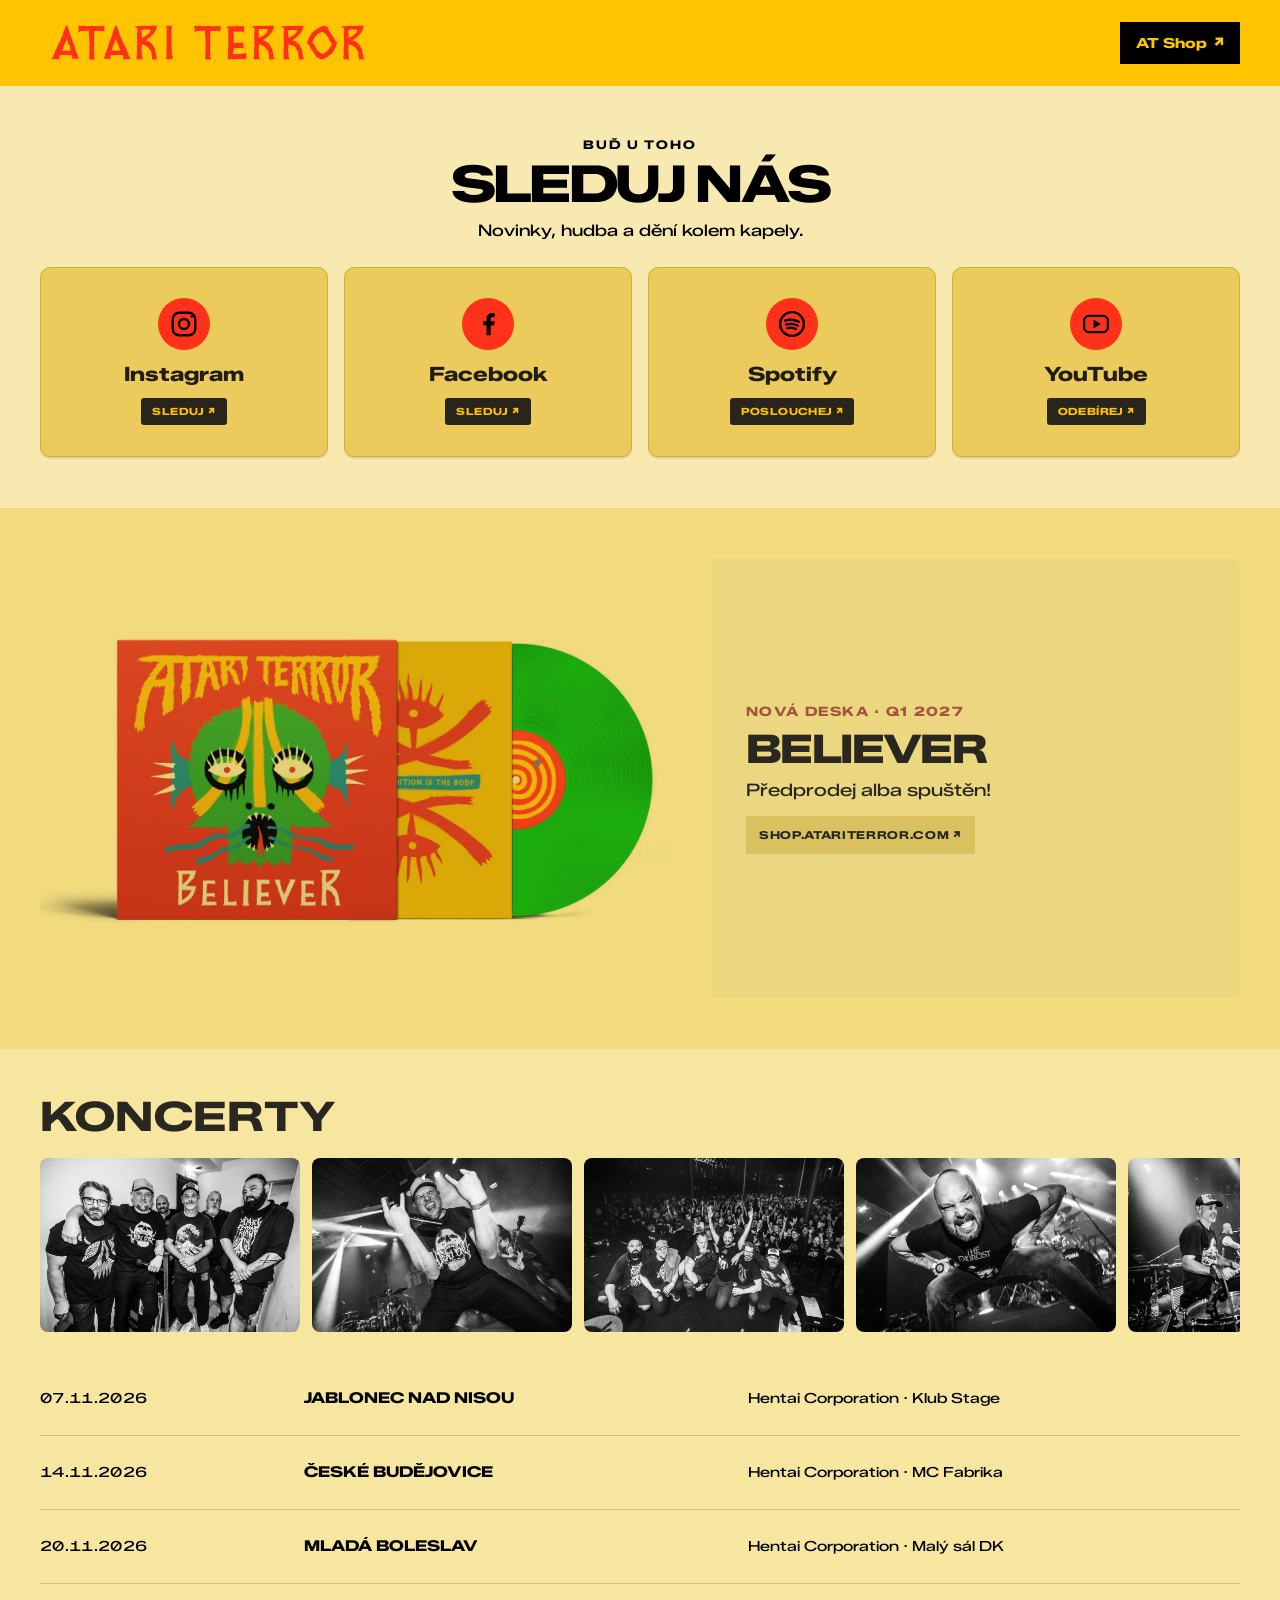
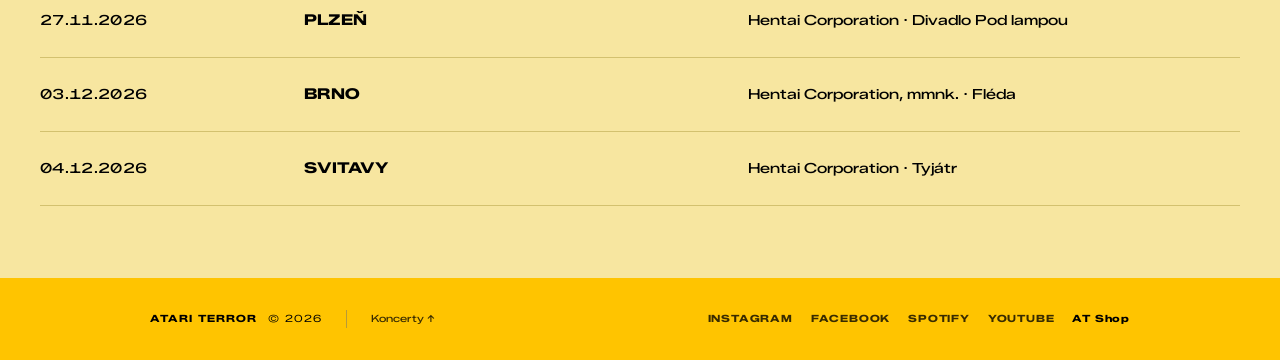
==== commit 9c4becd4: "Make album promo a single wide banner" ====
--- a/beta/index.html
+++ b/beta/index.html
@@ -13,7 +13,7 @@
   <link rel="preconnect" href="https://fonts.googleapis.com">
   <link rel="preconnect" href="https://fonts.gstatic.com" crossorigin>
   <link href="https://fonts.googleapis.com/css2?family=Zalando+Sans+Expanded:wght@400;500;600;700;800;900&display=swap" rel="stylesheet">
-  <link rel="stylesheet" href="styles.css?v=social-actions-bold-20261029">
+  <link rel="stylesheet" href="styles.css?v=wide-album-banner-20261029">
 </head>
 <body>
   <main>
@@ -60,15 +60,6 @@
           </span>
         </a>
 
-        <a class="promo-card promo-tour" href="#gigs" aria-label="Shirimming Tour 2026 — zobrazit termíny koncertů">
-          <span class="promo-tour-art"><img src="hentai-corporation-carousel.png" alt="Ilustrace Shirimming Tour 2026 s Hentai Corporation a Atari Terror"></span>
-          <span class="promo-copy">
-            <span class="promo-kicker">HENTAI CORPORATION · ATARI TERROR · SICKRET</span>
-            <strong class="promo-title">SHIRIMMING<br>TOUR 2026</strong>
-            <span class="promo-description">Termíny koncertů najdeš níže.</span>
-            <span class="promo-cta">ZOBRAZIT KONCERTY ↓</span>
-          </span>
-        </a>
       </div>
     </section>
 
--- a/beta/styles.css
+++ b/beta/styles.css
@@ -482,13 +482,13 @@
 
 /* Statické, svislé promo karty nahrazují rotující carousel. */
 .promo-section { padding: 0 24px clamp(42px, 5vw, 74px); }
-.promo-grid { display: grid; grid-template-columns: repeat(2, minmax(0, 1fr)); gap: clamp(16px, 2.2vw, 28px); width: min(1200px, 100%); margin-inline: auto; }
-.promo-card { display: flex; flex-direction: column; aspect-ratio: 4 / 5; min-width: 0; overflow: hidden; color: var(--ink); text-decoration: none; transition: transform 180ms ease; }
+.promo-grid { display: grid; grid-template-columns: minmax(0, 1fr); gap: clamp(16px, 2.2vw, 28px); width: min(1200px, 100%); margin-inline: auto; }
+.promo-card { display: flex; flex-direction: row; min-height: clamp(280px, 30vw, 420px); min-width: 0; overflow: hidden; color: var(--ink); text-decoration: none; transition: transform 180ms ease; }
 .promo-card:hover { transform: translateY(-3px); }
 .promo-card:focus-visible { outline: 3px solid var(--red); outline-offset: 4px; }
-.promo-art-frame { display: grid; flex: 1 1 auto; min-height: 0; place-items: center; overflow: hidden; background: #fff; }
+.promo-art-frame { display: grid; flex: 1 1 56%; min-width: 0; min-height: 0; place-items: center; overflow: hidden; background: #fff; }
 .promo-art-frame img { display: block; width: 100%; height: 100%; object-fit: contain; }
-.promo-copy { display: flex; flex: 0 0 auto; flex-direction: column; align-items: flex-start; gap: 10px; padding: clamp(20px, 2.7vw, 34px); background: var(--ink); color: var(--gold); }
+.promo-copy { display: flex; flex: 1 1 44%; flex-direction: column; align-items: flex-start; justify-content: center; gap: 10px; padding: clamp(20px, 2.7vw, 34px); background: var(--ink); color: var(--gold); }
 .promo-kicker { color: var(--red); font-size: clamp(10px, 1.05vw, 13px); font-weight: 800; letter-spacing: .1em; line-height: 1.35; }
 .promo-title { color: var(--gold); font-size: clamp(27px, 3.1vw, 42px); font-weight: 900; letter-spacing: -.04em; line-height: .98; }
 .promo-description { font-size: clamp(13px, 1.35vw, 18px); font-weight: 500; line-height: 1.25; }
@@ -500,7 +500,8 @@
 @media (max-width: 560px) {
   .promo-section { padding: 0 var(--gutter) 30px; }
   .promo-grid { grid-template-columns: minmax(0, 1fr); gap: 16px; }
-  .promo-card { aspect-ratio: 4 / 5; }
+  .promo-card { flex-direction: column; min-height: 0; }
+  .promo-art-frame { flex: 0 0 auto; min-height: 190px; }
   .promo-copy { gap: 7px; padding: 20px; }
   .promo-kicker { font-size: 10px; }
   .promo-title { font-size: clamp(26px, 8vw, 34px); }
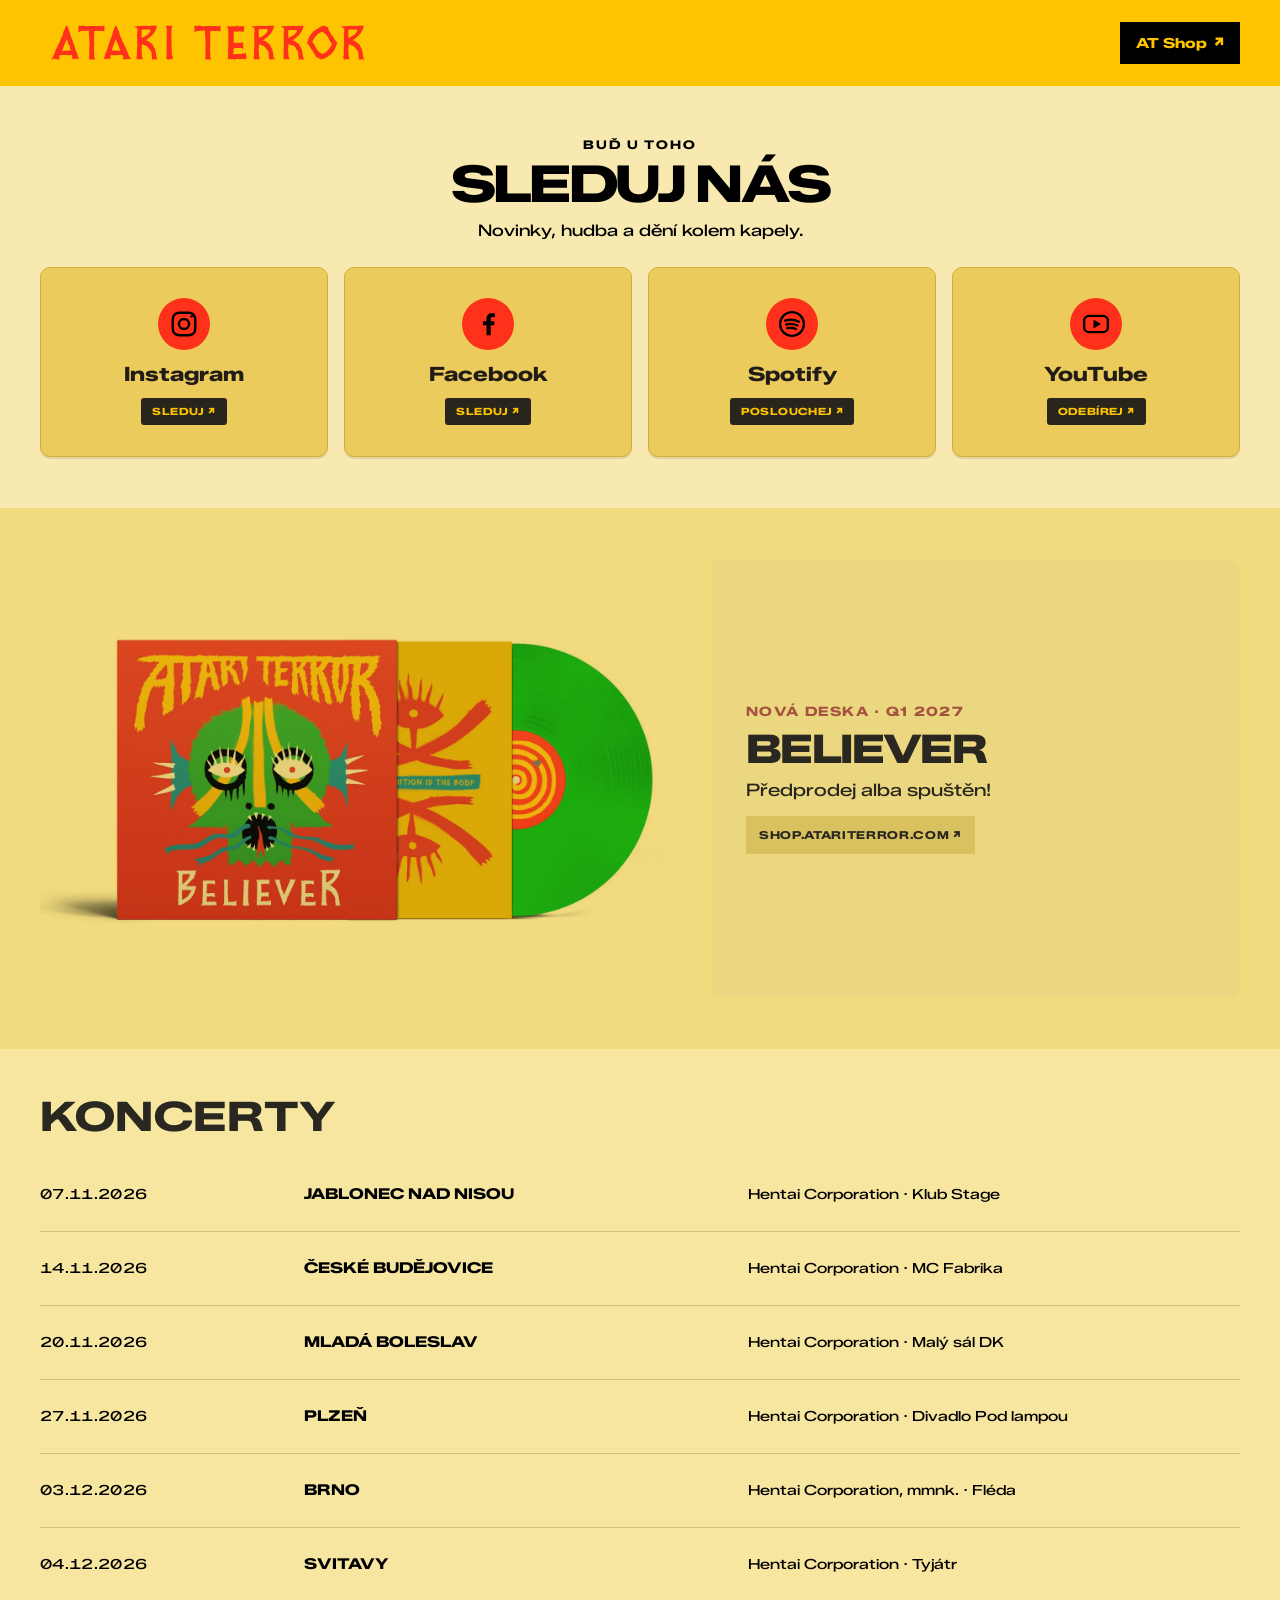
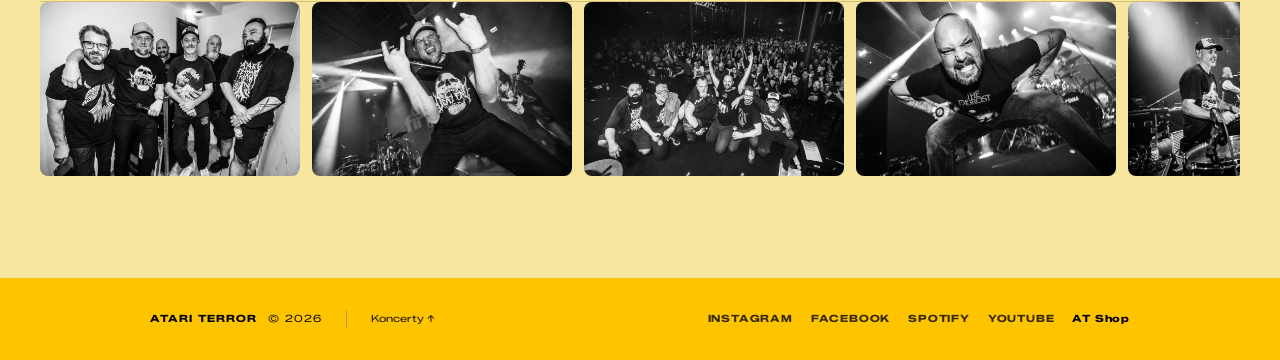
==== commit 3fa628b8: "Move photo strip below gig list" ====
--- a/beta/index.html
+++ b/beta/index.html
@@ -83,6 +83,15 @@
           <h2 id="gigs-title">KONCERTY</h2>
         </div>
 
+        <div class="gig-list" role="list" aria-label="Koncerty Atari Terror">
+          <article class="gig" role="listitem"><time datetime="2026-11-07">07.11.2026</time><strong>Jablonec nad Nisou</strong><span>Hentai Corporation · Klub Stage</span><span class="gig-arrow" aria-hidden="true">↗</span></article>
+          <article class="gig" role="listitem"><time datetime="2026-11-14">14.11.2026</time><strong>České Budějovice</strong><span>Hentai Corporation · MC Fabrika</span><span class="gig-arrow" aria-hidden="true">↗</span></article>
+          <article class="gig" role="listitem"><time datetime="2026-11-20">20.11.2026</time><strong>Mladá Boleslav</strong><span>Hentai Corporation · Malý sál DK</span><span class="gig-arrow" aria-hidden="true">↗</span></article>
+          <article class="gig" role="listitem"><time datetime="2026-11-27">27.11.2026</time><strong>Plzeň</strong><span>Hentai Corporation · Divadlo Pod lampou</span><span class="gig-arrow" aria-hidden="true">↗</span></article>
+          <article class="gig" role="listitem"><time datetime="2026-12-03">03.12.2026</time><strong>Brno</strong><span>Hentai Corporation, mmnk. · Fléda</span><span class="gig-arrow" aria-hidden="true">↗</span></article>
+          <article class="gig" role="listitem"><time datetime="2026-12-04">04.12.2026</time><strong>Svitavy</strong><span>Hentai Corporation · Tyjátr</span><span class="gig-arrow" aria-hidden="true">↗</span></article>
+        </div>
+
         <section class="band-gallery" aria-label="Fotografie Atari Terror">
           <div class="band-gallery-viewport">
             <div class="band-gallery-track">
@@ -103,15 +112,6 @@
             </div>
           </div>
         </section>
-
-        <div class="gig-list" role="list" aria-label="Koncerty Atari Terror">
-          <article class="gig" role="listitem"><time datetime="2026-11-07">07.11.2026</time><strong>Jablonec nad Nisou</strong><span>Hentai Corporation · Klub Stage</span><span class="gig-arrow" aria-hidden="true">↗</span></article>
-          <article class="gig" role="listitem"><time datetime="2026-11-14">14.11.2026</time><strong>České Budějovice</strong><span>Hentai Corporation · MC Fabrika</span><span class="gig-arrow" aria-hidden="true">↗</span></article>
-          <article class="gig" role="listitem"><time datetime="2026-11-20">20.11.2026</time><strong>Mladá Boleslav</strong><span>Hentai Corporation · Malý sál DK</span><span class="gig-arrow" aria-hidden="true">↗</span></article>
-          <article class="gig" role="listitem"><time datetime="2026-11-27">27.11.2026</time><strong>Plzeň</strong><span>Hentai Corporation · Divadlo Pod lampou</span><span class="gig-arrow" aria-hidden="true">↗</span></article>
-          <article class="gig" role="listitem"><time datetime="2026-12-03">03.12.2026</time><strong>Brno</strong><span>Hentai Corporation, mmnk. · Fléda</span><span class="gig-arrow" aria-hidden="true">↗</span></article>
-          <article class="gig" role="listitem"><time datetime="2026-12-04">04.12.2026</time><strong>Svitavy</strong><span>Hentai Corporation · Tyjátr</span><span class="gig-arrow" aria-hidden="true">↗</span></article>
-        </div>
       </div>
     </section>
 
